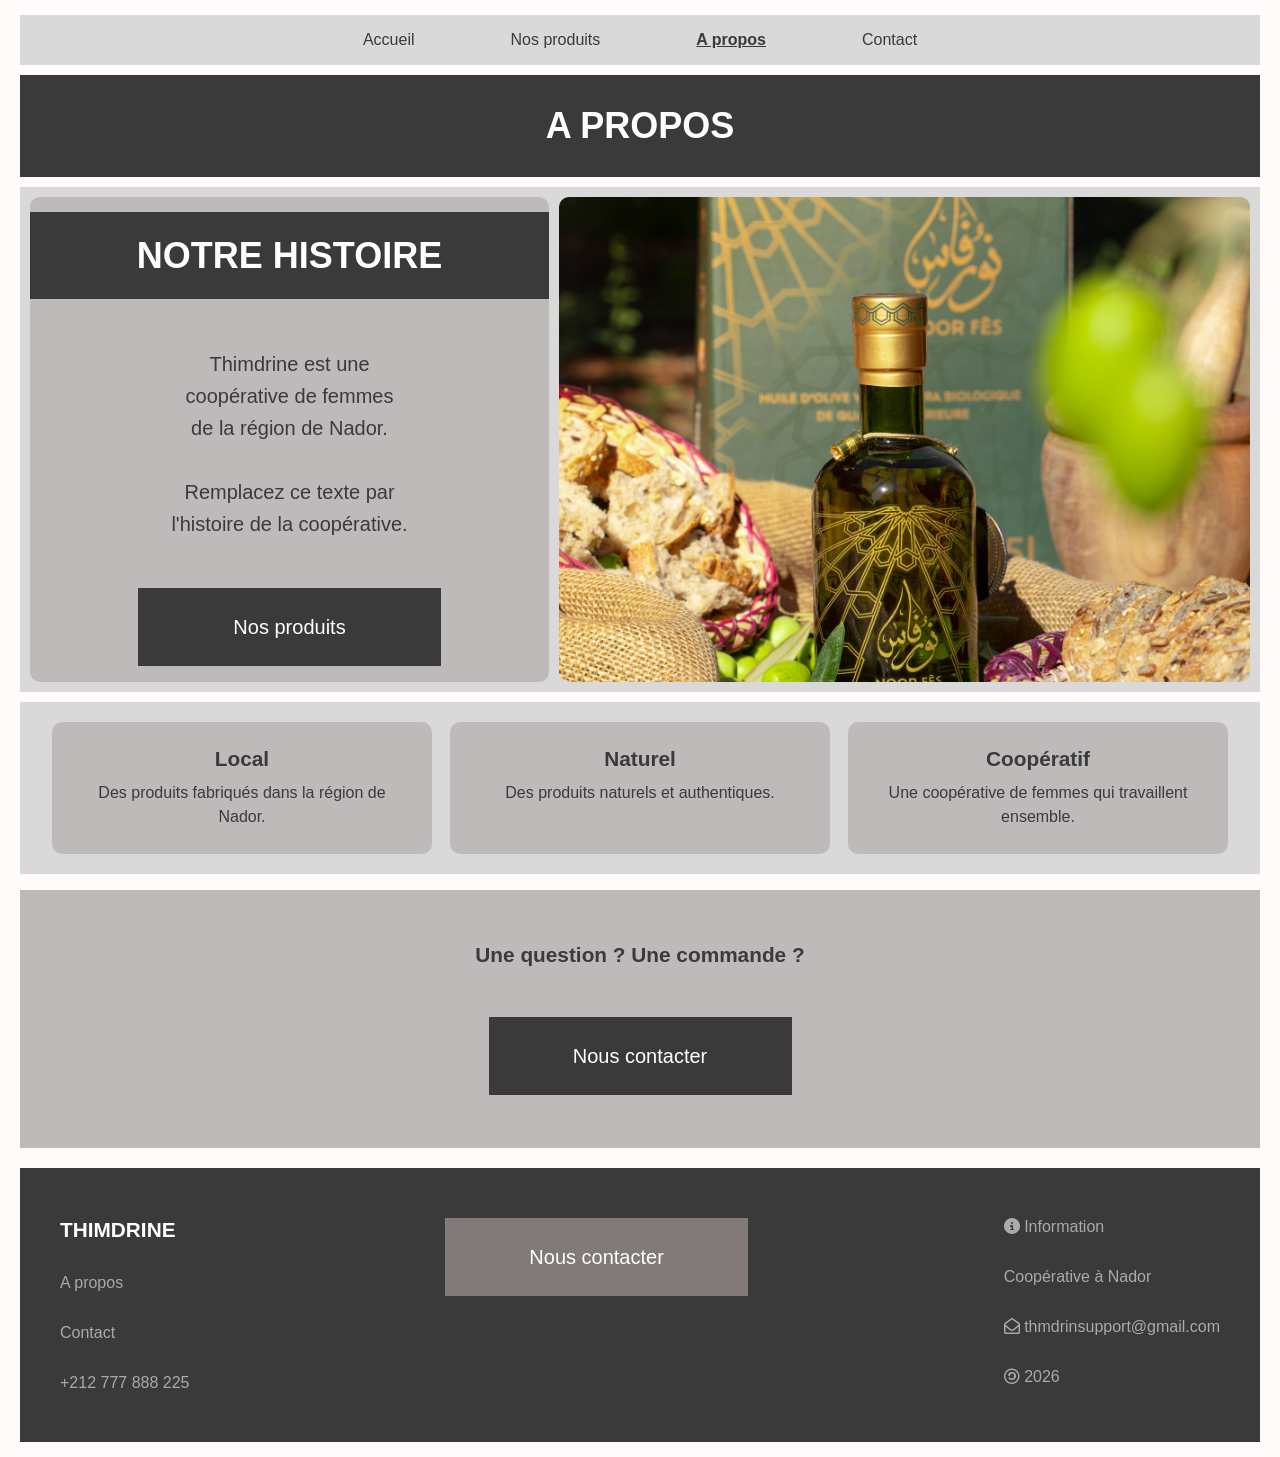
==== apropos.html @ dab17594 "chore: organize project structure (css, assets/images, docs)" ====
<!DOCTYPE html>
<html lang="fr">

<head>
    <meta charset="UTF-8">
    <meta name="viewport" content="width=device-width, initial-scale=1.0">
    <meta name="description" content="Thimdrine est une coopérative de femmes de la région de Nador.">
    <title>A propos - Coopérative Thimdrine</title>
    <link rel="stylesheet" href="css/style.css">
    <link rel="stylesheet" href="https://cdnjs.cloudflare.com/ajax/libs/font-awesome/6.7.2/css/all.min.css">
</head>

<body>

    <header>
        <nav>
            <ul class="nav-list">
                <li><a href="index.html">Accueil</a></li>
                <li><a href="produits.html">Nos produits</a></li>
                <li><a href="apropos.html" class="active" aria-current="page">A propos</a></li>
                <li><a href="contact.html">Contact</a></li>
            </ul>
        </nav>
    </header>

    <main>

        <h1 class="page-title">A PROPOS</h1>

        <section class="split">
            <div class="panel">
                <h2 class="panel-title">NOTRE HISTOIRE</h2>
                <p class="panel-text">
                    Thimdrine est une<br>
                    coopérative de femmes<br>
                    de la région de Nador.<br><br>
                    Remplacez ce texte par<br>
                    l'histoire de la coopérative.
                </p>
                <a class="btn" href="produits.html">Nos produits</a>
            </div>
            <div class="split-image">
                <img src="assets/images/produits-huile.png" alt="Les femmes de la coopérative Thimdrine" width="727" height="485" loading="lazy">
            </div>
        </section>

        <section class="info-list">
            <article class="info-box">
                <h3>Local</h3>
                <p>Des produits fabriqués dans la région de Nador.</p>
            </article>
            <article class="info-box">
                <h3>Naturel</h3>
                <p>Des produits naturels et authentiques.</p>
            </article>
            <article class="info-box">
                <h3>Coopératif</h3>
                <p>Une coopérative de femmes qui travaillent ensemble.</p>
            </article>
        </section>

        <section class="cta">
            <h2 class="cta-title">Une question ? Une commande ?</h2>
            <a class="btn" href="contact.html">Nous contacter</a>
        </section>

    </main>

    <footer class="footer">

        <div class="footer-col">
            <div class="footer-logo">THIMDRINE</div>
            <a href="apropos.html">A propos</a>
            <a href="contact.html">Contact</a>
            <span>+212 777 888 225</span>
        </div>

        <div class="footer-col">
            <a class="btn btn-footer" href="contact.html">Nous contacter</a>
        </div>

        <div class="footer-col">
            <div><i class="fa-solid fa-circle-info"></i> Information</div>
            <div>Coopérative à Nador</div>
            <div><i class="fa-regular fa-envelope-open"></i> thmdrinsupport@gmail.com</div>
            <div><i class="fa-brands fa-creative-commons-sa"></i> 2026</div>
        </div>

    </footer>

</body>

</html>
---- css/style.css ----
:root {
    --gray-100: #FFFBFB;
    --gray-150: #D9D9D9;
    --gray-500: #BEBABA;
    --gray-600: #827979;
    --gray-800: #3A3A3A;
    --white: #FFFFFF;
    --text-light: #AAAAAA;
    --radius: 10px;
} 


* {
    box-sizing: border-box;
}

body {
    margin: 0 auto;
    padding: 15px 20px;
    max-width: 1300px;
    font-family: Arial, Helvetica, sans-serif;
    background-color: var(--gray-100);
    color: var(--gray-800);
}

img {
    display: block;
    max-width: 100%;
}

a {
    color: inherit;
    text-decoration: none;
}

ul {
    list-style: none;
    margin: 0;
    padding: 0;
}


.nav-list {
    background-color: var(--gray-150);
    min-height: 50px;
    display: flex;
    justify-content: center;
    align-items: center;
    flex-wrap: wrap;
    gap: 1rem 6rem;
}

.nav-list a.active {
    font-weight: bold;
    text-decoration: underline;
}


.btn {
    display: flex;
    justify-content: center;
    align-items: center;
    width: 303px;
    max-width: 100%;
    height: 78px;
    margin: 0 auto 1rem;
    border: none;
    background-color: var(--gray-800);
    color: var(--white);
    font-size: 20px;
    cursor: pointer;
}

.btn-footer {
    background-color: var(--gray-600);
    margin: 0;
}


.split {
    display: flex;
    flex-wrap: wrap;
    gap: 10px;
    margin-top: 10px;
    padding: 10px;
    background-color: var(--gray-150);
}

.panel {
    display: flex;
    flex-direction: column;
    justify-content: space-between;
    width: 519px;
    max-width: 100%;
    min-height: 485px;
    background-color: var(--gray-500);
    border-radius: var(--radius);
}

.panel-title {
    display: flex;
    justify-content: center;
    align-items: center;
    height: 87px;
    margin: 15px 0 0;
    background-color: var(--gray-800);
    color: var(--white);
    font-size: 36px;
    text-align: center;
}

.panel-text {
    padding: 20px;
    font-size: 20px;
    line-height: 1.6;
    text-align: center;
}

.split-image {
    flex: 1;
    min-width: 300px;
    height: 485px;
    background-color: var(--gray-500);
    border-radius: var(--radius);
}

.split-image img {
    width: 100%;
    height: 100%;
    object-fit: cover;
    border-radius: var(--radius);
}


.products {
    margin-top: 10px;
    padding: 20px;
    background-color: var(--gray-150);
}

.section-title {
    margin: 0 0 20px;
    font-size: 40px;
    font-weight: normal;
    text-align: center;
}

.cards {
    display: flex;
    flex-wrap: wrap;
    justify-content: center;
    gap: 18px;
}

.card {
    width: 291px;
    max-width: 100%;
    background-color: var(--gray-800);
    color: var(--white);
    border-radius: 12px;
    overflow: hidden;
    display: flex;
    flex-direction: column;
}

.card-img {
    width: 100%;
    height: 220px;
    object-fit: cover;
}

.card-title {
    margin: 0;
    padding: 1rem 1rem 0.5rem;
    font-size: 1.3rem;
}

.card-text {
    margin: 0;
    padding: 0 1rem;
    color: var(--text-light);
    line-height: 1.5;
    flex: 1;
}

.card-price {
    margin: 0;
    padding: 1rem;
    font-size: 1.4rem;
    font-weight: bold;
}


.cta {
    display: flex;
    flex-direction: column;
    justify-content: center;
    align-items: center;
    gap: 50px;
    min-height: 258px;
    margin-top: 16px;
    padding: 20px;
    background-color: var(--gray-500);
}

.cta-title {
    margin: 0;
    font-size: 1.3rem;
    text-align: center;
}

.cta .btn {
    margin: 0;
}


.footer {
    display: flex;
    flex-wrap: wrap;
    justify-content: space-between;
    gap: 2rem;
    margin-top: 20px;
    padding: 50px 40px;
    background-color: var(--gray-800);
    color: var(--text-light);
}

.footer-col {
    display: flex;
    flex-direction: column;
    gap: 2rem;
}

.footer-logo {
    font-size: 1.3rem;
    font-weight: bold;
    color: var(--white);
}


.page-title {
    margin: 10px 0 0;
    padding: 30px 20px;
    background-color: var(--gray-800);
    color: var(--white);
    font-size: 36px;
    text-align: center;
}

.card-btn {
    display: block;
    margin: 0 1rem 1rem;
    padding: 12px;
    background-color: var(--gray-600);
    color: var(--white);
    text-align: center;
}


.info-list {
    display: flex;
    flex-wrap: wrap;
    justify-content: center;
    gap: 18px;
    margin-top: 10px;
    padding: 20px;
    background-color: var(--gray-150);
}

.info-box {
    width: 380px;
    max-width: 100%;
    padding: 25px;
    background-color: var(--gray-500);
    border-radius: var(--radius);
    text-align: center;
}

.info-box h3 {
    margin: 0 0 10px;
    font-size: 1.3rem;
}

.info-box p {
    margin: 0;
    line-height: 1.5;
}


.contact {
    display: flex;
    flex-wrap: wrap;
    gap: 10px;
    margin-top: 10px;
    padding: 10px;
    background-color: var(--gray-150);
}

.contact-form {
    flex: 1;
    min-width: 300px;
    display: flex;
    flex-direction: column;
    gap: 15px;
    padding: 25px;
    background-color: var(--gray-500);
    border-radius: var(--radius);
}

.contact-form label {
    display: block;
    margin-bottom: 5px;
}


.contact-form input,
.contact-form textarea {
    width: 100%;
    padding: 12px;
    border: 1px solid var(--gray-600);
    border-radius: 5px;
    background-color: var(--gray-100);
    font-family: inherit;
    font-size: 16px;
    resize: none;
}

.contact-form .btn {
    margin: 0;
}

.contact-info {
    width: 519px;
    max-width: 100%;
    display: flex;
    flex-direction: column;
    gap: 2rem;
    padding: 30px;
    background-color: var(--gray-800);
    color: var(--white);
    border-radius: var(--radius);
}

.contact-info h2 {
    margin: 0;
    font-size: 1.5rem;
}

.contact-info p {
    margin: 0;
    color: var(--text-light);
    line-height: 1.5;
}

@media (max-width: 700px) {
    .nav-list {
        gap: 0.5rem 1.5rem;
        padding: 10px;
    }

    .panel-title {
        font-size: 24px;
    }

    .split-image {
        height: 300px;
    }

    .page-title {
        font-size: 26px;
    }

    .footer {
        padding: 30px 20px;
    }
}
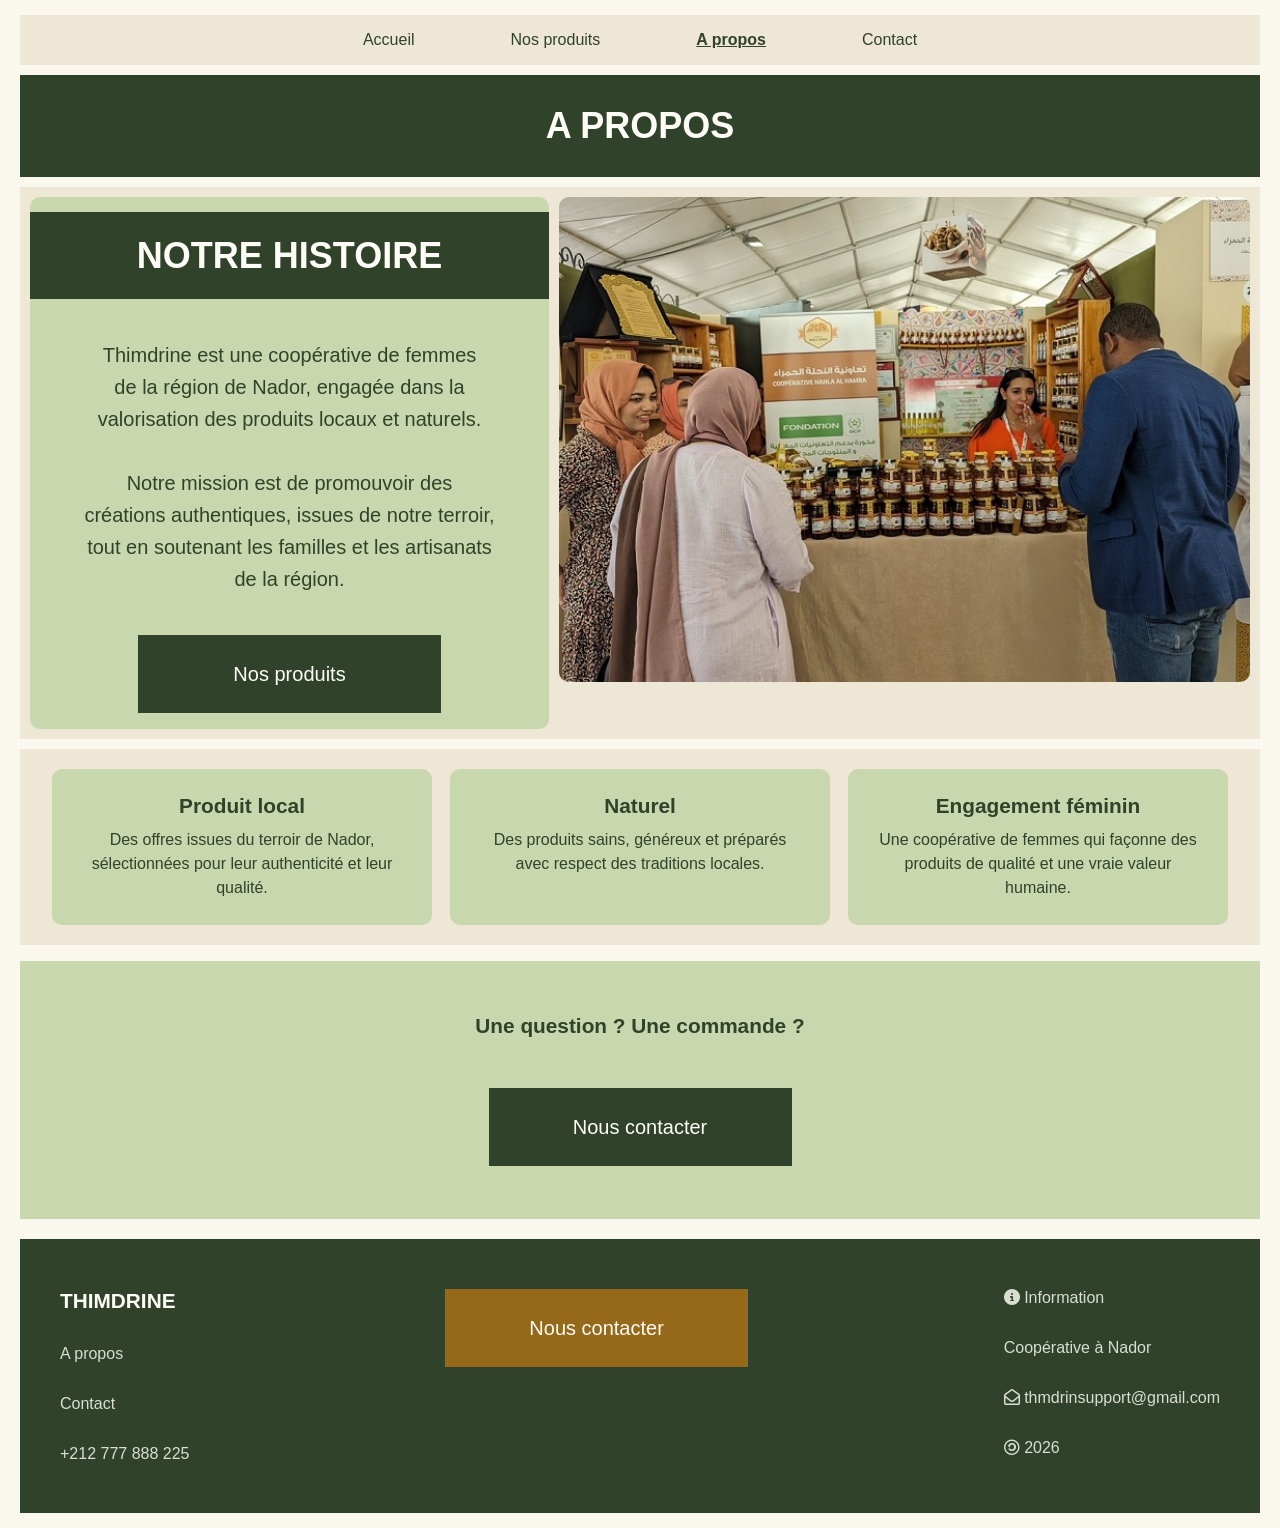
==== commit 88499db3: "ajouter les images produit" ====
--- a/apropos.html
+++ b/apropos.html
@@ -31,31 +31,33 @@
             <div class="panel">
                 <h2 class="panel-title">NOTRE HISTOIRE</h2>
                 <p class="panel-text">
-                    Thimdrine est une<br>
-                    coopérative de femmes<br>
-                    de la région de Nador.<br><br>
-                    Remplacez ce texte par<br>
-                    l'histoire de la coopérative.
+                    Thimdrine est une coopérative de femmes<br>
+                    de la région de Nador, engagée dans la<br>
+                    valorisation des produits locaux et naturels.<br><br>
+                    Notre mission est de promouvoir des<br>
+                    créations authentiques, issues de notre terroir,<br>
+                    tout en soutenant les familles et les artisanats<br>
+                    de la région.
                 </p>
                 <a class="btn" href="produits.html">Nos produits</a>
             </div>
             <div class="split-image">
-                <img src="assets/images/produits-huile.png" alt="Les femmes de la coopérative Thimdrine" width="727" height="485" loading="lazy">
+                <img src="assets/images/cooperative-stand.png" alt="Les femmes de la coopérative Thimdrine" width="727" height="485" loading="lazy">
             </div>
         </section>
 
         <section class="info-list">
             <article class="info-box">
-                <h3>Local</h3>
-                <p>Des produits fabriqués dans la région de Nador.</p>
+                <h3>Produit local</h3>
+                <p>Des offres issues du terroir de Nador, sélectionnées pour leur authenticité et leur qualité.</p>
             </article>
             <article class="info-box">
                 <h3>Naturel</h3>
-                <p>Des produits naturels et authentiques.</p>
+                <p>Des produits sains, généreux et préparés avec respect des traditions locales.</p>
             </article>
             <article class="info-box">
-                <h3>Coopératif</h3>
-                <p>Une coopérative de femmes qui travaillent ensemble.</p>
+                <h3>Engagement féminin</h3>
+                <p>Une coopérative de femmes qui façonne des produits de qualité et une vraie valeur humaine.</p>
             </article>
         </section>
 
--- a/css/style.css
+++ b/css/style.css
@@ -1,14 +1,13 @@
-
- :root {
-    --gray-100: #FFFBFB;
-    --gray-150: #D9D9D9;
-    --gray-500: #BEBABA;
-    --gray-600: #827979;
-    --gray-800: #3A3A3A;
-    --white: #FFFFFF;
-    --text-light: #AAAAAA;
+:root {
+    --gray-100: #FAF7EF;
+    --gray-150: #EEE7D5;
+    --gray-500: #c9d7ae;
+    --gray-600: #96681A;
+    --gray-800: #304229;
+    --white: #FFFDF8;
+    --text-light: #D9DED2;
     --radius: 10px;
-} 
+}
 
 
 * {
@@ -24,6 +23,14 @@
     color: var(--gray-800);
 }
 
+
+header {
+    position: sticky;
+    top: 0;
+
+}
+
+
 img {
     display: block;
     max-width: 100%;
@@ -41,6 +48,7 @@
 }
 
 
+
 .nav-list {
     background-color: var(--gray-150);
     min-height: 50px;
@@ -49,7 +57,33 @@
     align-items: center;
     flex-wrap: wrap;
     gap: 1rem 6rem;
-}
+    position: relative;
+
+}
+
+.nav-logo {
+    position: absolute;
+    left: 20px;
+    top: 50%;
+    transform: translateY(-50%);
+}
+
+.nav-logo img {
+    height: 40px;
+    width: auto;
+}
+
+
+@media (max-width: 1000px) {
+    .nav-logo {
+        position: static;
+        transform: none;
+        width: 100%;
+        display: flex;
+        justify-content: center;
+    }
+}
+
 
 .nav-list a.active {
     font-weight: bold;
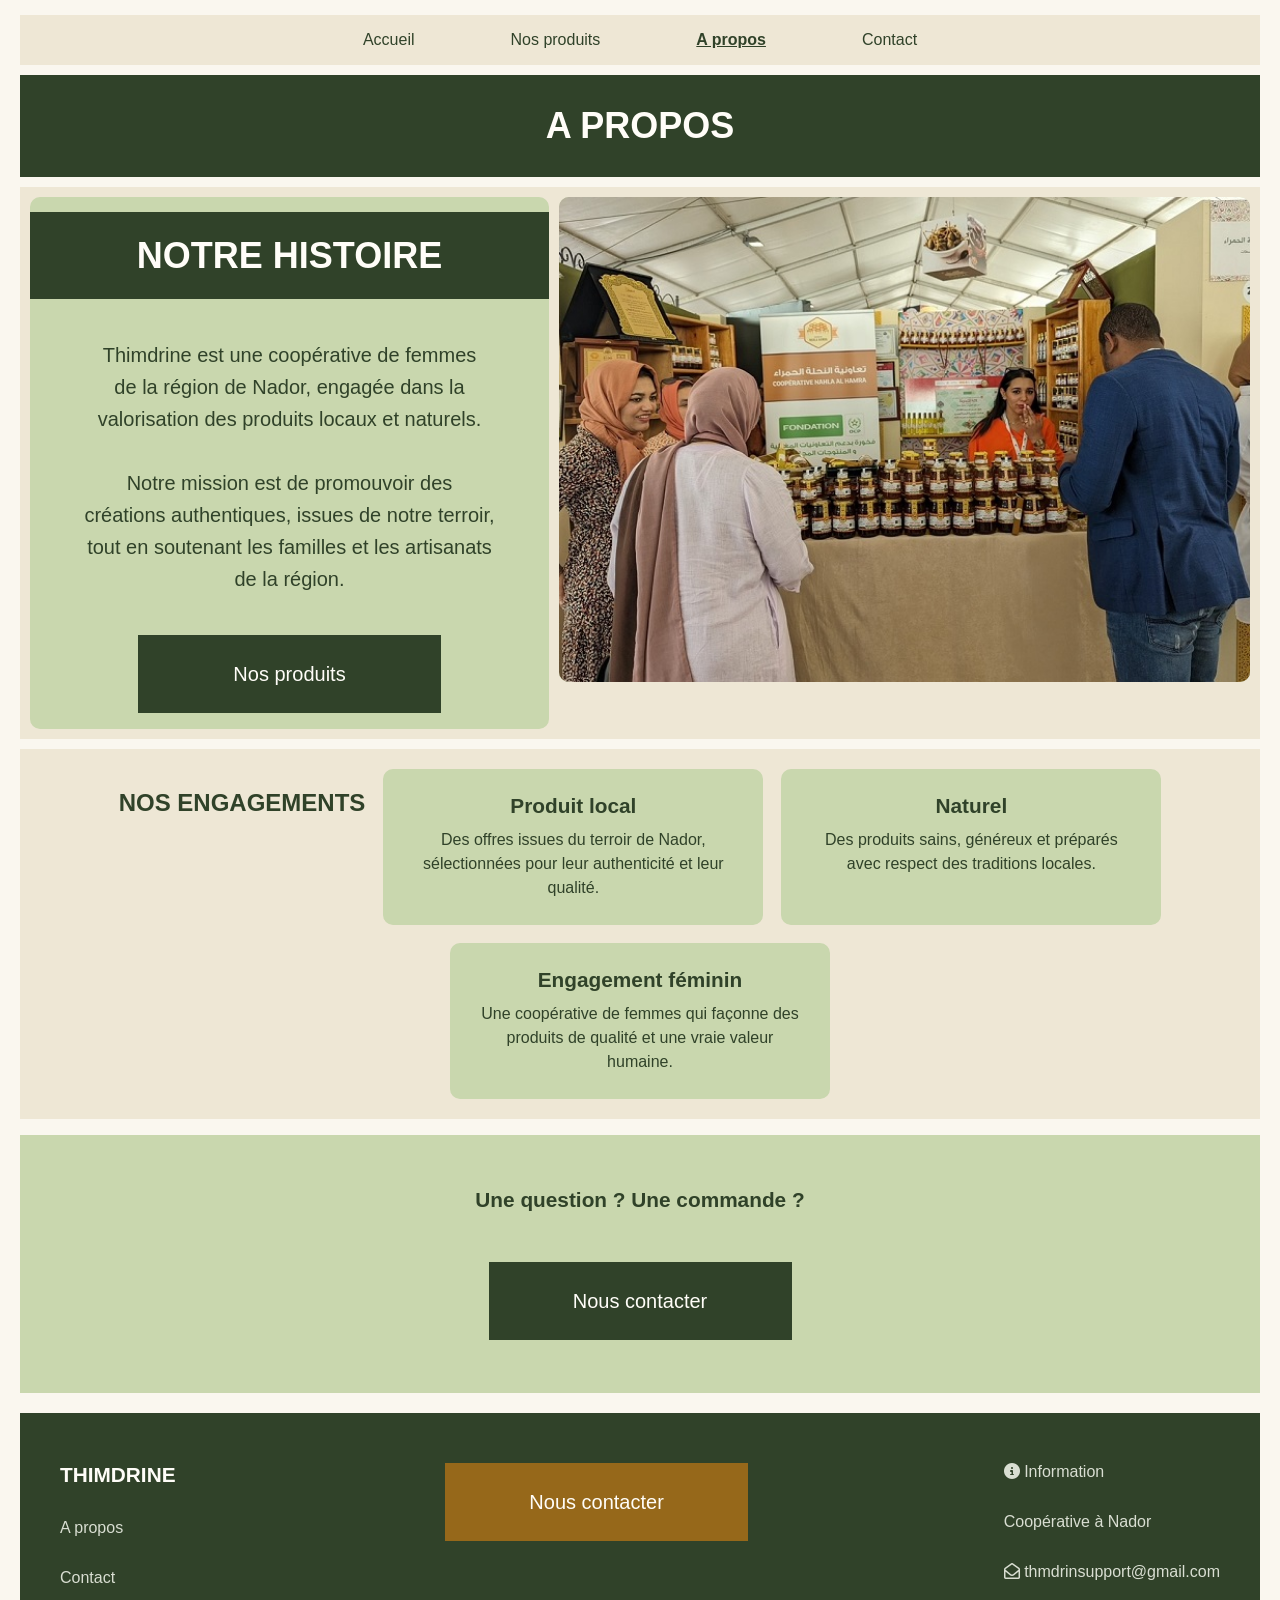
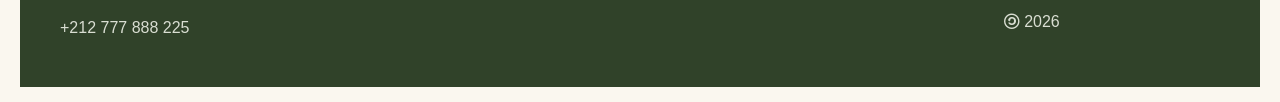
==== commit 00f1cb4f: "W3C Validation" ====
--- a/apropos.html
+++ b/apropos.html
@@ -47,6 +47,7 @@
         </section>
 
         <section class="info-list">
+            <h2 class="info-list-title">NOS ENGAGEMENTS</h2>
             <article class="info-box">
                 <h3>Produit local</h3>
                 <p>Des offres issues du terroir de Nador, sélectionnées pour leur authenticité et leur qualité.</p>
--- a/css/style.css
+++ b/css/style.css
@@ -348,7 +348,8 @@
 }
 
 
-.contact-form input,
+.contact-form input:not([type="checkbox"]),
+.contact-form select,
 .contact-form textarea {
     width: 100%;
     padding: 12px;
@@ -357,8 +358,8 @@
     background-color: var(--gray-100);
     font-family: inherit;
     font-size: 16px;
-    resize: none;
-}
+}
+
 
 .contact-form .btn {
     margin: 0;
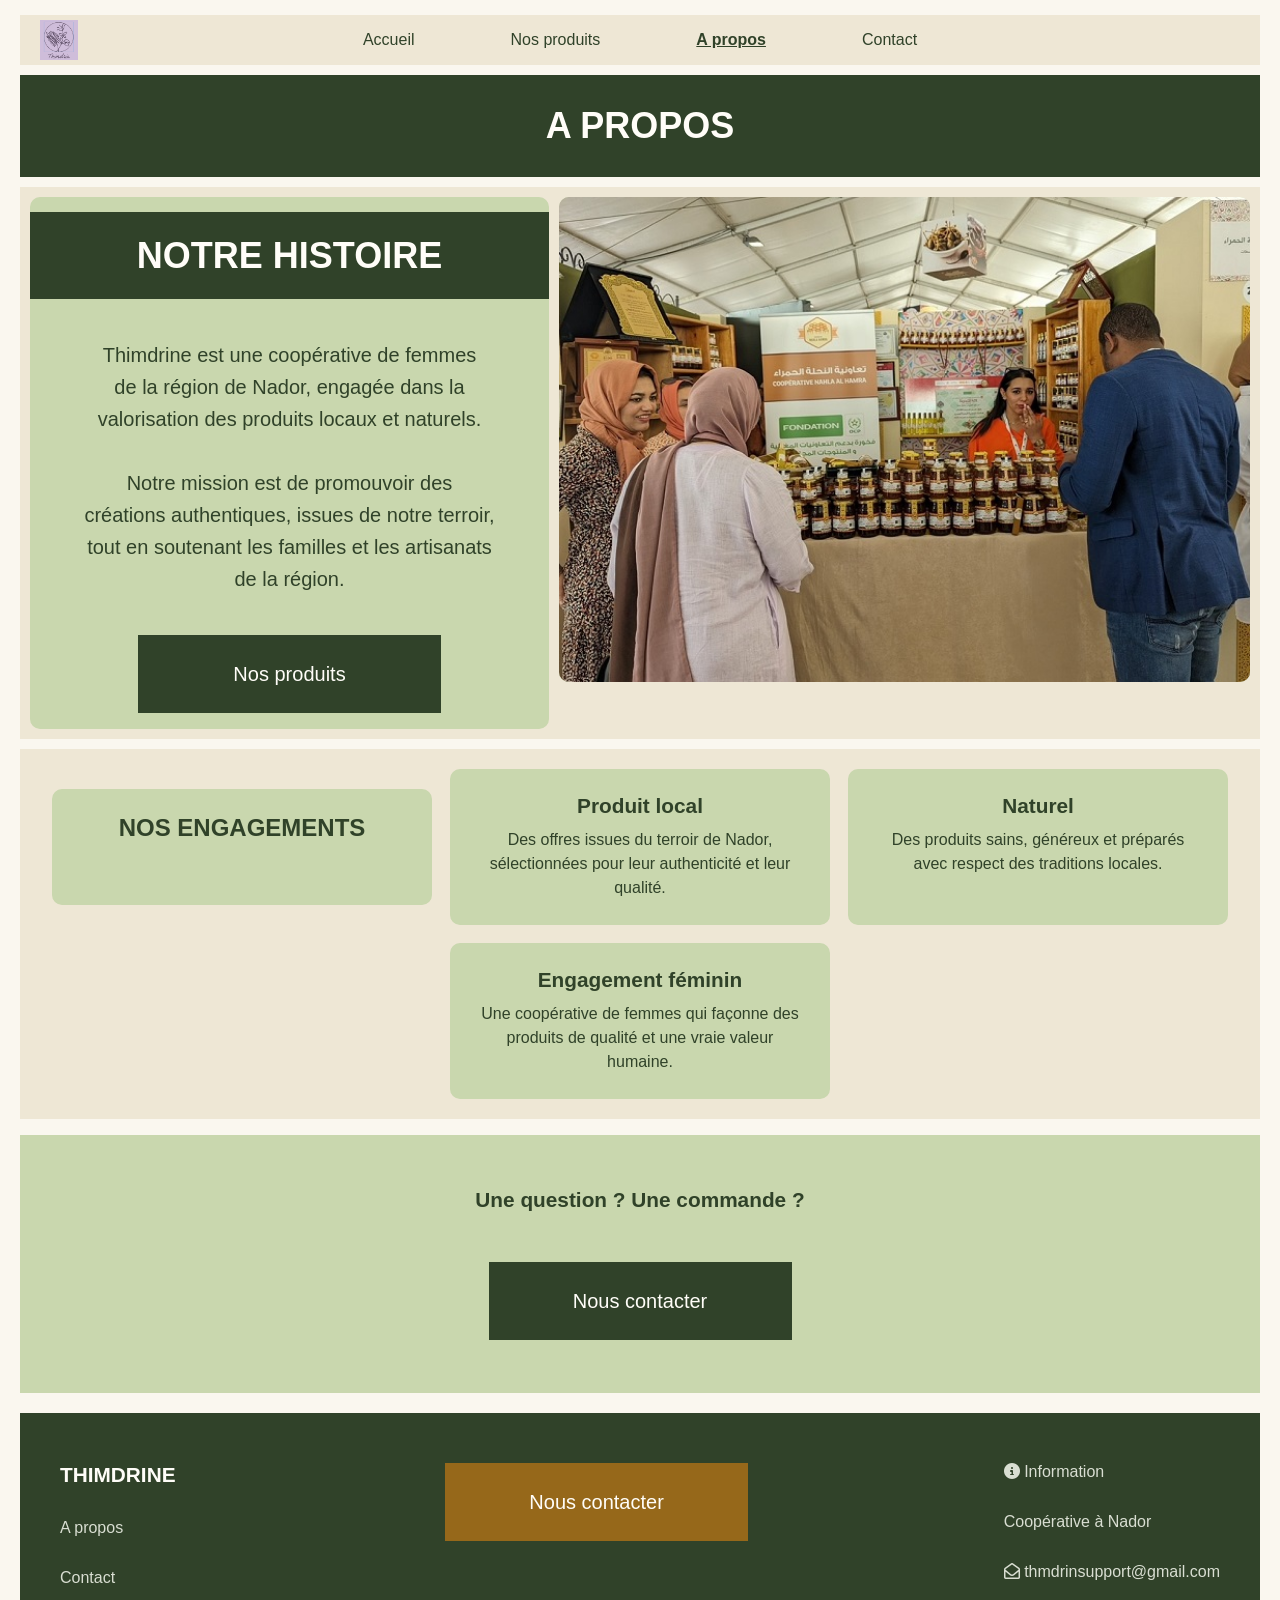
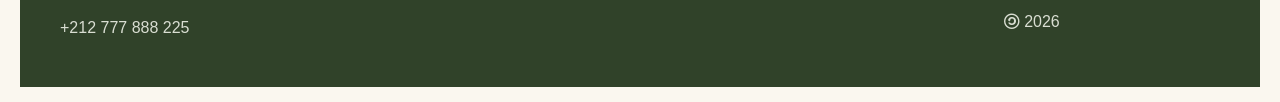
==== commit 0e8222b1: "la dernier Commit" ====
--- a/apropos.html
+++ b/apropos.html
@@ -15,6 +15,10 @@
     <header>
         <nav>
             <ul class="nav-list">
+                <li class="nav-logo">
+                    <a href="index.html"><img src="assets/images/lg.png" alt="Thimdrine - Accueil" width="160" height="40"></a>
+                </li>
+                
                 <li><a href="index.html">Accueil</a></li>
                 <li><a href="produits.html">Nos produits</a></li>
                 <li><a href="apropos.html" class="active" aria-current="page">A propos</a></li>
@@ -26,6 +30,7 @@
     <main>
 
         <h1 class="page-title">A PROPOS</h1>
+    
 
         <section class="split">
             <div class="panel">
@@ -47,7 +52,7 @@
         </section>
 
         <section class="info-list">
-            <h2 class="info-list-title">NOS ENGAGEMENTS</h2>
+            <h2 class="info-box">NOS ENGAGEMENTS</h2>
             <article class="info-box">
                 <h3>Produit local</h3>
                 <p>Des offres issues du terroir de Nador, sélectionnées pour leur authenticité et leur qualité.</p>
